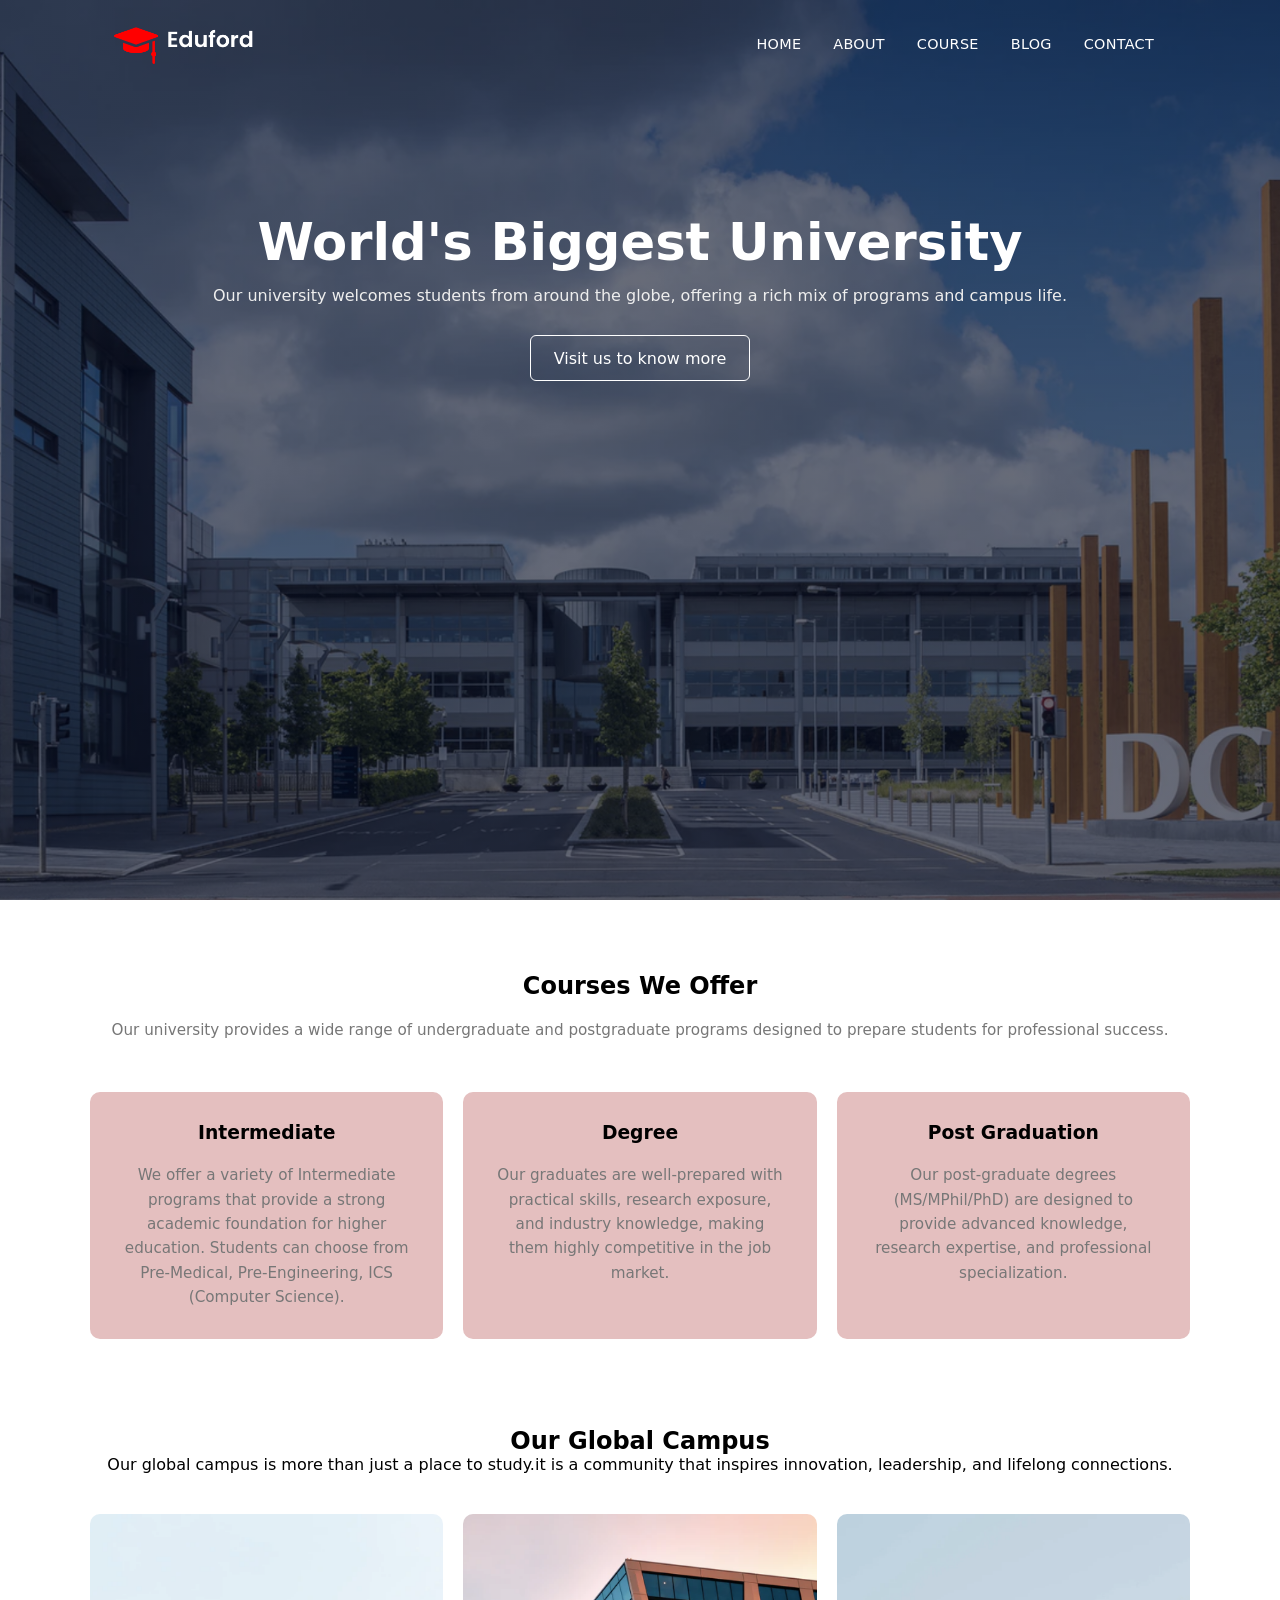
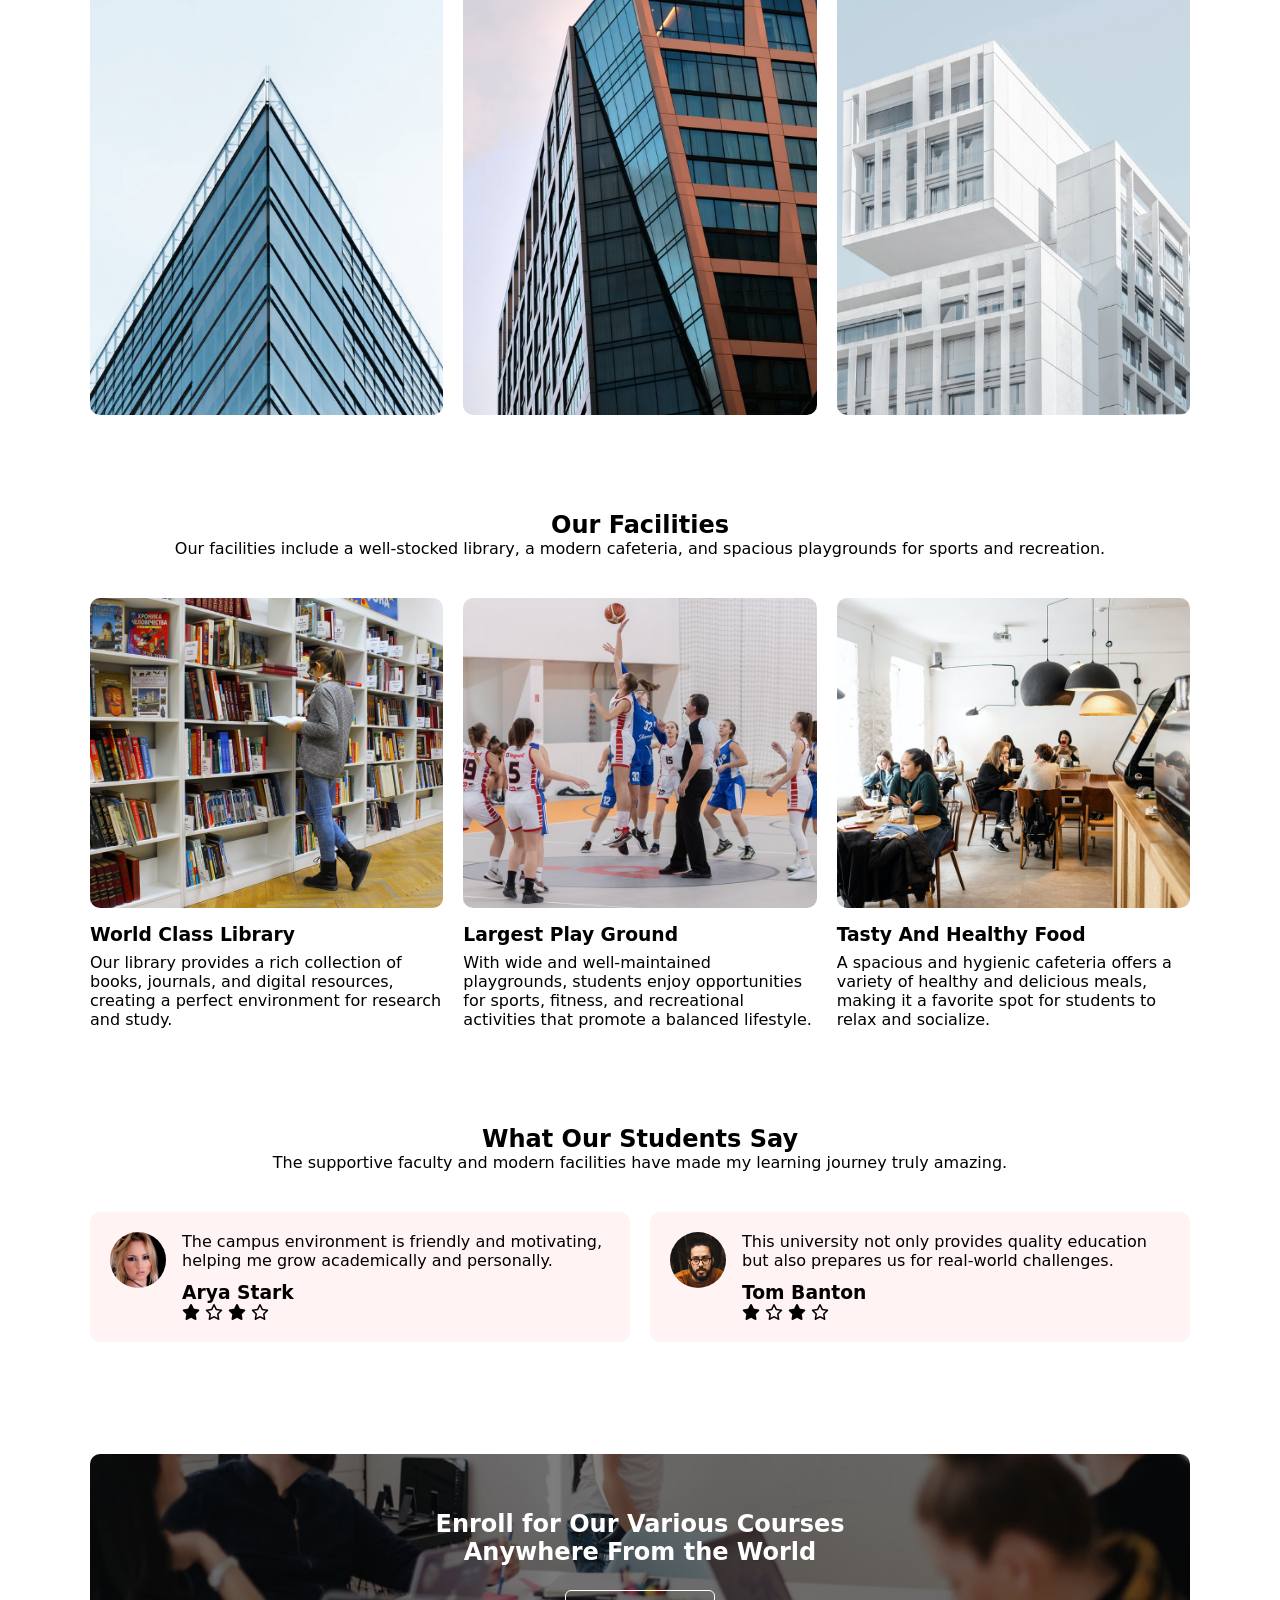
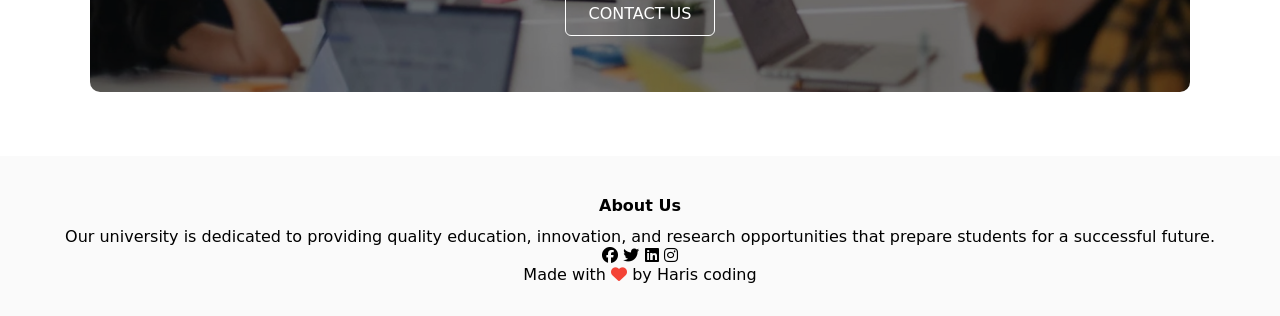
==== index.html @ 2c4a3761 "update" ====
<!DOCTYPE html>
<html lang="en">
<head>
  <meta charset="UTF-8" />
  <meta name="viewport" content="width=device-width, initial-scale=1.0"/>
  <title>My University Website</title>
  <link rel="stylesheet" href="style.css">
  <!-- Font Awesome (CDN) -->
  <link rel="stylesheet" href="https://cdnjs.cloudflare.com/ajax/libs/font-awesome/6.6.0/css/all.min.css">
</head>
<body>
  <header class="header">
    <nav>
      <a href="index.html" class="logo-link"><img src="images/logo.png" alt="logo"></a>

      <!-- toggle button (hamburger) for mobile -->
      <i class="fa-solid fa-bars menu-icon" aria-hidden="true" id="menuBtn" title="Open menu"></i>

      <div class="nav-links" id="navLinks" role="navigation" aria-label="Main Navigation">
        <i class="fa-solid fa-xmark close-icon" aria-hidden="true" id="closeBtn" title="Close menu"></i>
        <ul>
          <li><a href="#">HOME</a></li>
          <li><a href="#">ABOUT</a></li>
          <li><a href="#">COURSE</a></li>
          <li><a href="#">BLOG</a></li>
          <li><a href="#">CONTACT</a></li>
        </ul>
      </div>
    </nav>

    <div class="text-box">
      <h1>World's Biggest University</h1>
      <p>
        Our university welcomes students from around the globe, offering a rich mix of programs and campus life.
      </p>
      <a href="#" class="hero-btn">Visit us to know more</a>
    </div>
  </header>

  <!-- course -->
  <section class="course">
    <h2>Courses We Offer</h2>
    <p>Our university provides a wide range of undergraduate and postgraduate programs designed to prepare students for professional success.</p>
    <div class="row">
      <div class="course-col">
        <h3>Intermediate</h3>
        <p>We offer a variety of Intermediate programs that provide a strong academic foundation for higher education. Students can choose from Pre-Medical, Pre-Engineering, ICS (Computer Science).</p>
      </div>
      <div class="course-col">
        <h3>Degree</h3>
        <p>Our graduates are well-prepared with practical skills, research exposure, and industry knowledge, making them highly competitive in the job market.</p>
      </div>
      <div class="course-col">
        <h3>Post Graduation</h3>
        <p>Our post-graduate degrees (MS/MPhil/PhD) are designed to provide advanced knowledge, research expertise, and professional specialization.</p>
      </div>
    </div>
  </section>

  <!-- campus -->
  <section class="campus">
    <h2>Our Global Campus</h2>
    <p>Our global campus is more than just a place to study.it is a community that inspires innovation, leadership, and lifelong connections. </p>
    <div class="row campus-row">
      <div class="campus-col">
        <img src="images/london.png" alt="London">
        <div class="layer"><h3>LONDON</h3></div>
      </div>
      <div class="campus-col">
        <img src="images/newyork.png" alt="New York">
        <div class="layer"><h3>NEW YORK</h3></div>
      </div>
      <div class="campus-col">
        <img src="images/washington.png" alt="Washington">
        <div class="layer"><h3>WASHINGTON</h3></div>
      </div>
    </div>
  </section>

  <!-- facilities -->
  <section class="facilities">
    <h2>Our Facilities</h2>
    <p>Our facilities include a well-stocked library, a modern cafeteria, and spacious playgrounds for sports and recreation.</p>
    <div class="row">
      <div class="facilities-col">
        <img src="images/library.png" alt="Library">
        <h3>World Class Library</h3>
        <p>Our library provides a rich collection of books, journals, and digital resources, creating a perfect environment for research and study.</p>
      </div>
      <div class="facilities-col">
        <img src="images/basketball.png" alt="Playground">
        <h3>Largest Play Ground</h3>
        <p>With wide and well-maintained playgrounds, students enjoy opportunities for sports, fitness, and recreational activities that promote a balanced lifestyle.</p>
      </div>
      <div class="facilities-col">
        <img src="images/cafeteria.png" alt="Cafeteria">
        <h3>Tasty And Healthy Food</h3>
        <p>A spacious and hygienic cafeteria offers a variety of healthy and delicious meals, making it a favorite spot for students to relax and socialize.</p>
      </div>
    </div>
  </section>

  <!-- testimonials -->
  <section class="testimonials">
    <h2>What Our Students Say</h2>
    <p>The supportive faculty and modern facilities have made my learning journey truly amazing.</p>
    <div class="row">
      <div class="testimonials-col">
        <img src="images/user1.jpg" alt="Student photo">
        <div>
          <p>The campus environment is friendly and motivating, helping me grow academically and personally.</p>
          <h3>Arya Stark</h3>
          <i class="fa-solid fa-star"></i>
          <i class="fa-regular fa-star"></i>
          <i class="fa-solid fa-star"></i>
          <i class="fa-regular fa-star"></i>
        </div>
      </div>

      <div class="testimonials-col">
        <img src="images/user2.jpg" alt="Student photo">
        <div>
          <p>This university not only provides quality education but also prepares us for real-world challenges.</p>
          <h3>Tom Banton</h3>
          <i class="fa-solid fa-star"></i>
          <i class="fa-regular fa-star"></i>
          <i class="fa-solid fa-star"></i>
          <i class="fa-regular fa-star"></i>
        </div>
      </div>
    </div>
  </section>

  <!-- CTA -->
  <section class="cta">
    <h2>Enroll for Our Various Courses <br>Anywhere From the World</h2>
    <a href="#" class="hero-btn">CONTACT US</a>
  </section>

  <!-- footer -->
  <footer class="footer">
    <h4>About Us</h4>
    <p>Our university is dedicated to providing quality education, innovation, and research opportunities that prepare students for a successful future.</p>
    <div class="icons" aria-hidden="true">
      <i class="fa-brands fa-facebook"></i>
      <i class="fa-brands fa-twitter"></i>
      <i class="fa-brands fa-linkedin"></i>
      <i class="fa-brands fa-instagram"></i>
    </div>
    <p>Made with <i class="fa-solid fa-heart"></i> by Haris coding</p>
  </footer>

  <!-- javascript for toggle menu -->
  <script>
    (function () {
      const navLinks = document.getElementById("navLinks");
      const menuBtn = document.getElementById("menuBtn");
      const closeBtn = document.getElementById("closeBtn");

      function openMenu() {
        navLinks.classList.add('active');
      }
      function closeMenu() {
        navLinks.classList.remove('active');
      }

      menuBtn.addEventListener('click', openMenu);
      closeBtn.addEventListener('click', closeMenu);

      // reset on desktop resize
      window.addEventListener('resize', function () {
        if (window.innerWidth > 768) {
          navLinks.classList.remove('active');
        }
      });
    })();
  </script>
</body>
</html>
---- style.css ----
/* Reset */
*{
    margin: 0;
    padding: 0;
    box-sizing: border-box;
    font-family: system-ui, -apple-system, "Segoe UI", Roboto, "Helvetica Neue", Arial;
}

:root{
  --container-width: 1100px;
  --accent: #f44336;
}

/* Header / hero */
.header{
    min-height: 100vh;
    width: 100%;
    background-image: linear-gradient(rgba(4,9,30,0.6),rgba(4,9,30,0.6)),url(images/banner.png);
    background-position: center;
    background-size: cover;
    position: relative;
    color: #fff;
}
nav{
    max-width: var(--container-width);
    margin: 0 auto;
    display: flex;
    padding: 1.5rem;
    justify-content: space-between;
    align-items: center;
}
nav img{
    width: 140px;
    height: auto;
    display: block;
}
.nav-links{
     display: flex;
     align-items: center;
     gap: 1rem;
     text-align: right;
}
.nav-links ul{
    display: flex;
    gap: 0.5rem;
}
.nav-links ul li{
    list-style: none;
    padding: 8px 12px;
    position: relative;
}
.nav-links ul li a{
    color: white;
    text-decoration: none;
    font-size: 0.9rem;
    letter-spacing: 0.02em;
}
.nav-links ul li::after{
    content: '';
    width: 0%;
    height: 2px;
    background: var(--accent);
    display: block;
    margin: auto;
    transition: 0.3s;
}
.nav-links ul li:hover::after{
      width: 100%;
}

/* ===== menu icons: hidden on desktop, shown only on mobile when needed ===== */

/* hide by default everywhere */
.menu-icon,
.close-icon {
  display: none;
  font-size: 1.25rem;
  color: #fff;
  cursor: pointer;
}

/* Force-hide on desktop */
@media (min-width: 769px) {
  .menu-icon,
  .nav-links .close-icon {
    display: none !important;
  }
}

/* mobile: show hamburger; cross only when menu is open */
@media (max-width: 768px) {
  .menu-icon {
    display: block;
  }

  .nav-links.active .close-icon {
    display: block;
    align-self: flex-end;
    margin-bottom: 1rem;
    font-size: 1.25rem;
  }
}

/* hero text */
.text-box{
    width: min(90%, 900px);
    color: white;
    margin: 6rem auto;
    text-align: center;
    padding: 2rem 1rem;
}
.text-box h1{
    font-size: clamp(1.8rem, 4vw, 3.5rem);
    line-height: 1.05;
    margin-bottom: 1rem;
}
.text-box p{
    margin: 10px 0 30px;
    font-size: 1rem;
    color: #eee;
}
.hero-btn{
    display: inline-block;
    text-decoration: none;
    color: white;
    border: 1px solid white;
    padding: 0.8rem 1.4rem;
    font-size: 1rem;
    background: transparent;
    position: relative;
    cursor: pointer;
    border-radius: 6px;
}
.hero-btn:hover{
       border: 1px solid white;
       background: var(--accent);
       transition: 0.3s;
}

/* Layout helpers */
.container{
  max-width: var(--container-width);
  margin: 0 auto;
  padding: 2rem 1rem;
}

/*-------Course-----*/
.course{
    max-width: var(--container-width);
    margin: 0 auto;
    text-align: center;
    padding-top: 4.5rem;
    padding-bottom: 2rem;
}
.course h2 { margin-bottom: .5rem; }
.course p{
    color: #777;
    font-size: 0.95rem;
    font-weight: 300;
    line-height: 1.6;
    padding: 10px;
}

.row{
    margin-top: 2.5rem;
    display: flex;
    justify-content: space-between;
    gap: 1.25rem;
    flex-wrap: wrap;
}
.course-col{
    flex: 1 1 calc(33% - 1.25rem);
    background: #e4bfbf;
    border-radius: 10px;
    margin-bottom: 1rem;
    padding: 1.25rem;
    transition: 0.3s;
    min-width: 220px;
}
.course-col h3{
    text-align: center;
    font-weight: 600;
    margin: 10px 0;
}
.course-col:hover{
    box-shadow: 0 6px 20px rgba(0,0,0,0.12);
}

/*-------Campus----*/
.campus{
    max-width: var(--container-width);
    margin: 0 auto;
    text-align: center;
    padding-top: 2.5rem;
    padding-bottom: 2rem;
}
.campus-row{
  display: flex;
  gap: 1.25rem;
  flex-wrap: wrap;
  justify-content: space-between;
}
.campus-col{
    flex: 1 1 calc(33% - 1.25rem);
    border-radius: 10px;
    margin-bottom: 1rem;
    position: relative;
    overflow: hidden;
    min-width: 220px;
}
.campus-col img{
    width: 100%;
    display: block;
}
.layer{
    background: transparent;
    height: 100%;
    width: 100%;
    position: absolute;
    top: 0;
    right: 0;
    transition: 0.4s;
}
.layer:hover{
    background: rgba(226,0,0,0.6);
}
.layer h3{
    width: 100%;
    font-weight: 500;
    color: white;
    font-size: 1.2rem;
    bottom: 0;
    left: 50%;
    transform: translate(-50%);
    position: absolute;
    opacity: 0;
    transition: 0.4s;
}
.layer:hover h3{
    bottom: 49%;
    opacity: 1;
}

/*-------facilities----*/
.facilities{
    max-width: var(--container-width);
    margin: 0 auto;
    text-align: center;
    padding-top: 3rem;
    padding-bottom: 2rem;
}
.facilities-col{
    flex: 1 1 calc(33% - 1.25rem);
    border-radius: 12px;
    margin-bottom: 1rem;
    text-align: left;
    min-width: 220px;
}
.facilities-col img{
    width: 100%;
    border-radius: 10px;
}
.facilities-col p{ padding: 0; margin-top: .5rem; }
.facilities-col h3{ margin-top: 12px; margin-bottom: 8px; text-align: left;}

/*-------testimonials-----*/
.testimonials{
    max-width: var(--container-width);
    margin: 0 auto;
    text-align: center;
    padding-top: 3rem;
    padding-bottom: 2rem;
}
.testimonials-col{
    flex: 1 1 calc(48% - 1.25rem);
    border-radius: 10px;
    text-align: left;
    margin-bottom: 1rem;
    background: #fff3f3;
    padding: 1.25rem;
    cursor: pointer;
    display: flex;
    gap: 1rem;
    align-items: flex-start;
    min-width: 220px;
}
.testimonials-col img{
    width: 56px;
    height: 56px;
    object-fit: cover;
    border-radius: 50%;
}
.testimonials-col p{ padding: 0; }
.testimonials-col h3{ margin-top: 12px ; text-align: left; }
.testimonials-col .fa{ color: gold; }

/* CTA */
.cta{
    max-width: var(--container-width);
    margin: 4rem auto;
    background-image: linear-gradient(rgba(0,0,0,0.5),rgba(0,0,0,0.5)),url(images/banner2.jpg);
    background-position: center;
    background-size: cover;
    border-radius: 10px;
    text-align: center;
    padding: 3.5rem 1rem;
}
.cta h2{
    color: white;
    margin-bottom: 1.5rem;
    padding: 0;
}

/* Footer */
.footer{
    width: 100%;
    text-align: center;
    padding: 2rem 1rem;
    background: #fafafa;
}
.footer h4{
    margin-bottom:12px ;
    margin-top: 8px ;
    font-weight: 600;
}
.icons .fa{
        color: var(--accent);
        margin: 0 10px;
        cursor: pointer;
        padding: 8px 0;
}
.fa-heart{
    color: var(--accent);
}

/* ------------------
   Responsive / Mobile rules
   ------------------*/
@media (max-width: 768px) {
  nav{
    padding: 1rem;
  }

  .nav-links{
    position: fixed;
    background: #222;
    height: 100vh;
    width: 260px;
    top: 0;
    right: -260px;
    text-align: left;
    flex-direction: column;
    padding: 1.5rem;
    transition: right 0.35s ease;
    z-index: 80;
  }
  .nav-links.active{
    right: 0;
  }

  .nav-links ul{
    display: block;
    margin-top: 0.5rem;
  }
  .nav-links ul li{
    display: block;
    padding: 12px 4px;
  }

  .text-box{
    margin-top: 5rem;
    padding: 3rem 1rem;
  }
  .row{ gap: 1rem; }
  .course-col, .campus-col, .facilities-col, .testimonials-col{
    flex: 1 1 100%;
  }
  .cta{ margin: 2rem 1rem; padding: 2rem 1rem; }
}

@media (max-width: 420px){
  .text-box h1{ font-size: 1.4rem; }
  .hero-btn{ padding: 0.6rem 1rem; font-size: .95rem; }
}
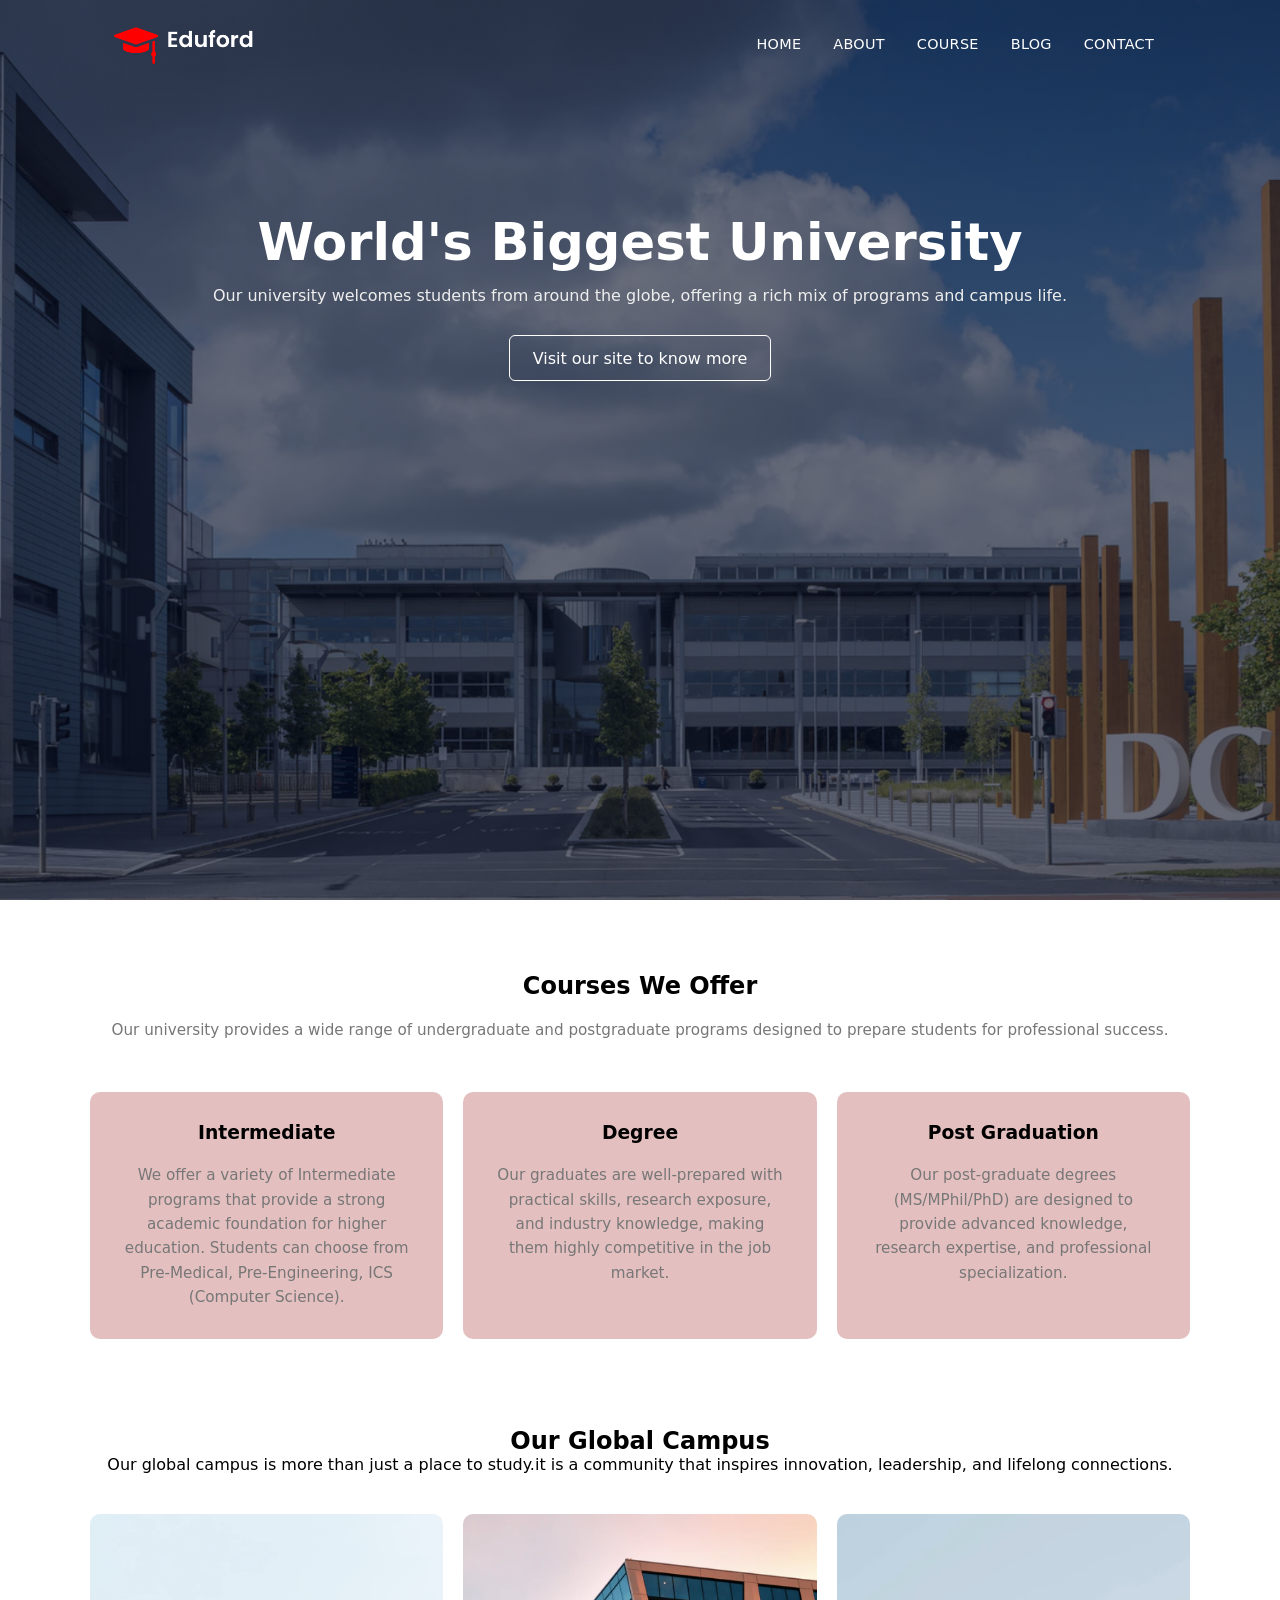
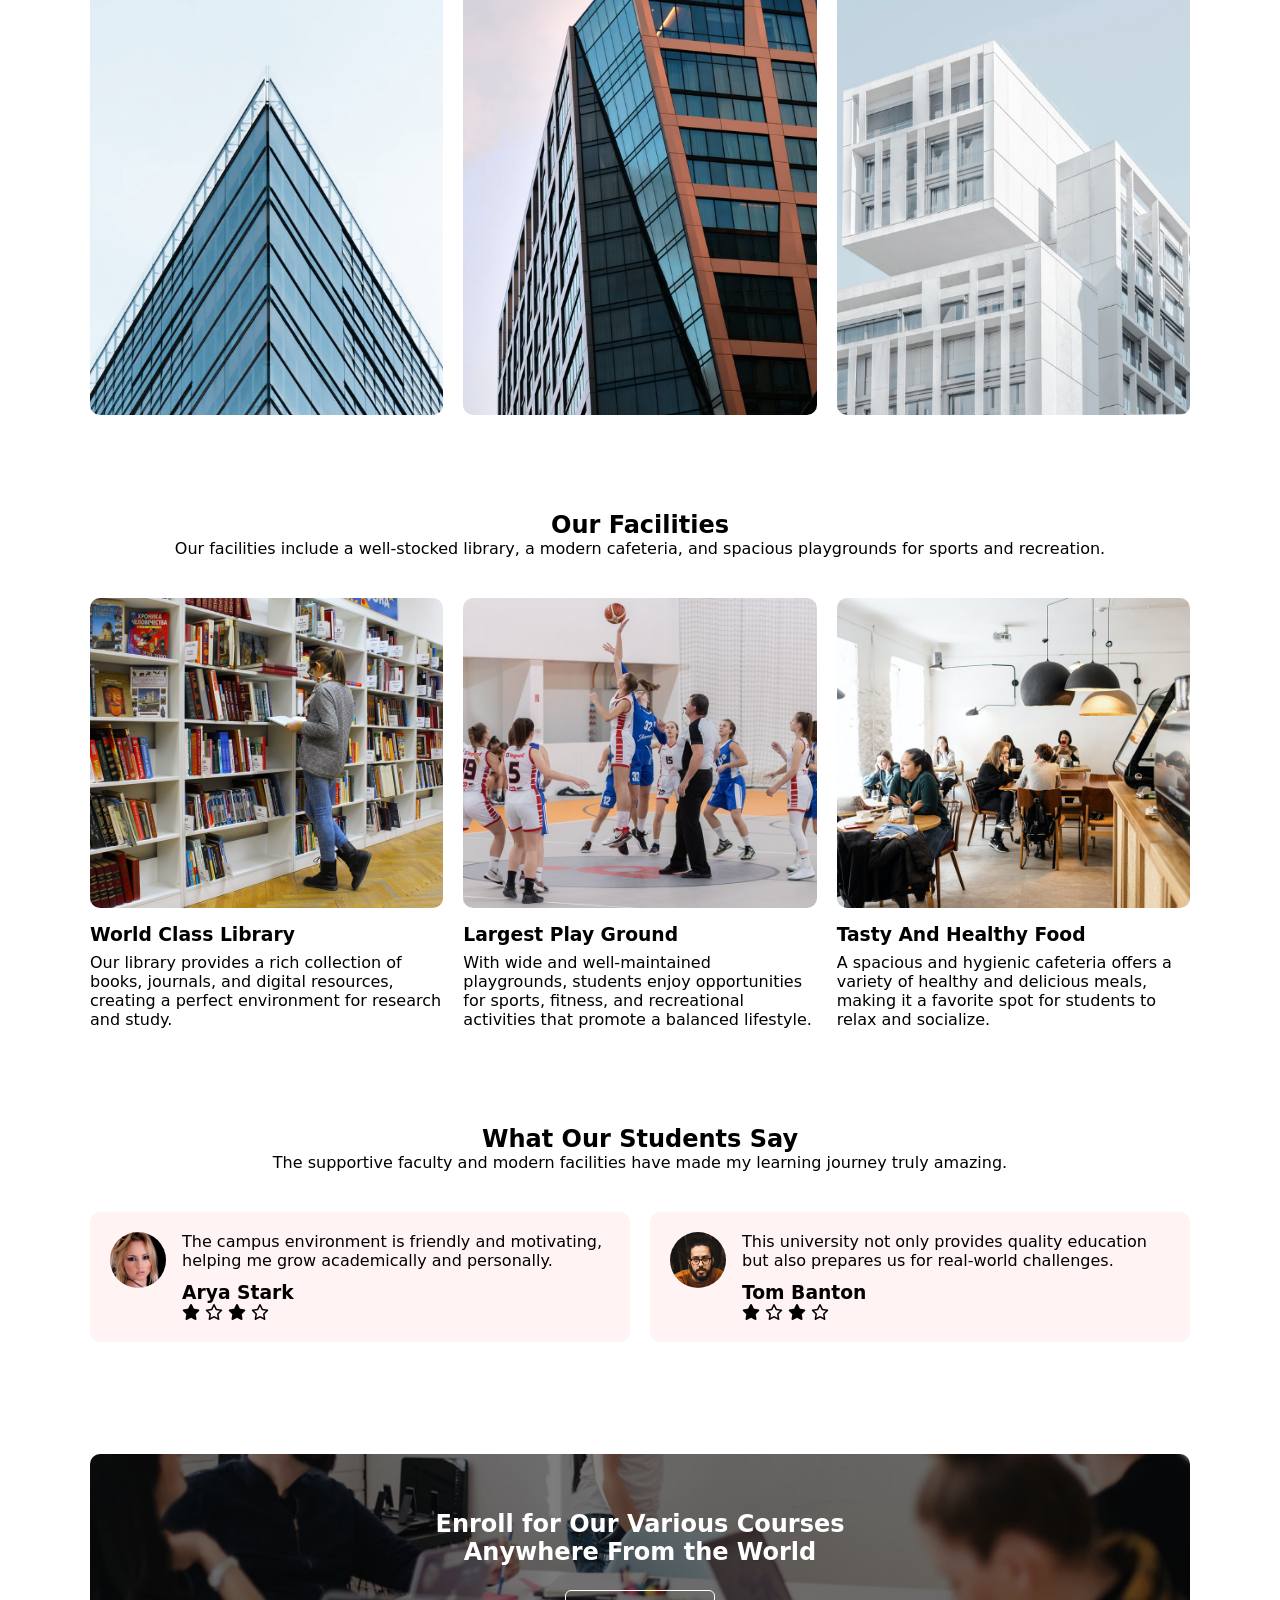
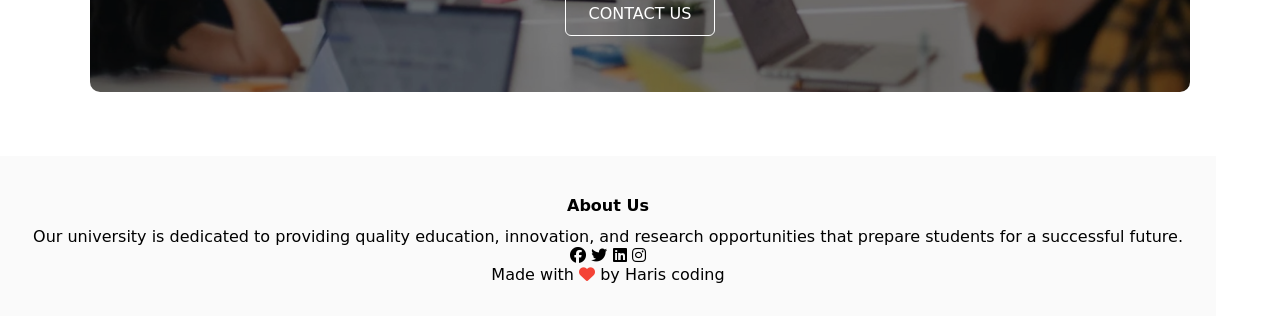
==== commit 2788c047: "update" ====
--- a/index.html
+++ b/index.html
@@ -33,7 +33,7 @@
       <p>
         Our university welcomes students from around the globe, offering a rich mix of programs and campus life.
       </p>
-      <a href="#" class="hero-btn">Visit us to know more</a>
+      <a href="#" class="hero-btn">Visit our site to know more</a>
     </div>
   </header>
 
--- a/style.css
+++ b/style.css
@@ -313,7 +313,7 @@
 
 /* Footer */
 .footer{
-    width: 100%;
+    width: 95%;
     text-align: center;
     padding: 2rem 1rem;
     background: #fafafa;
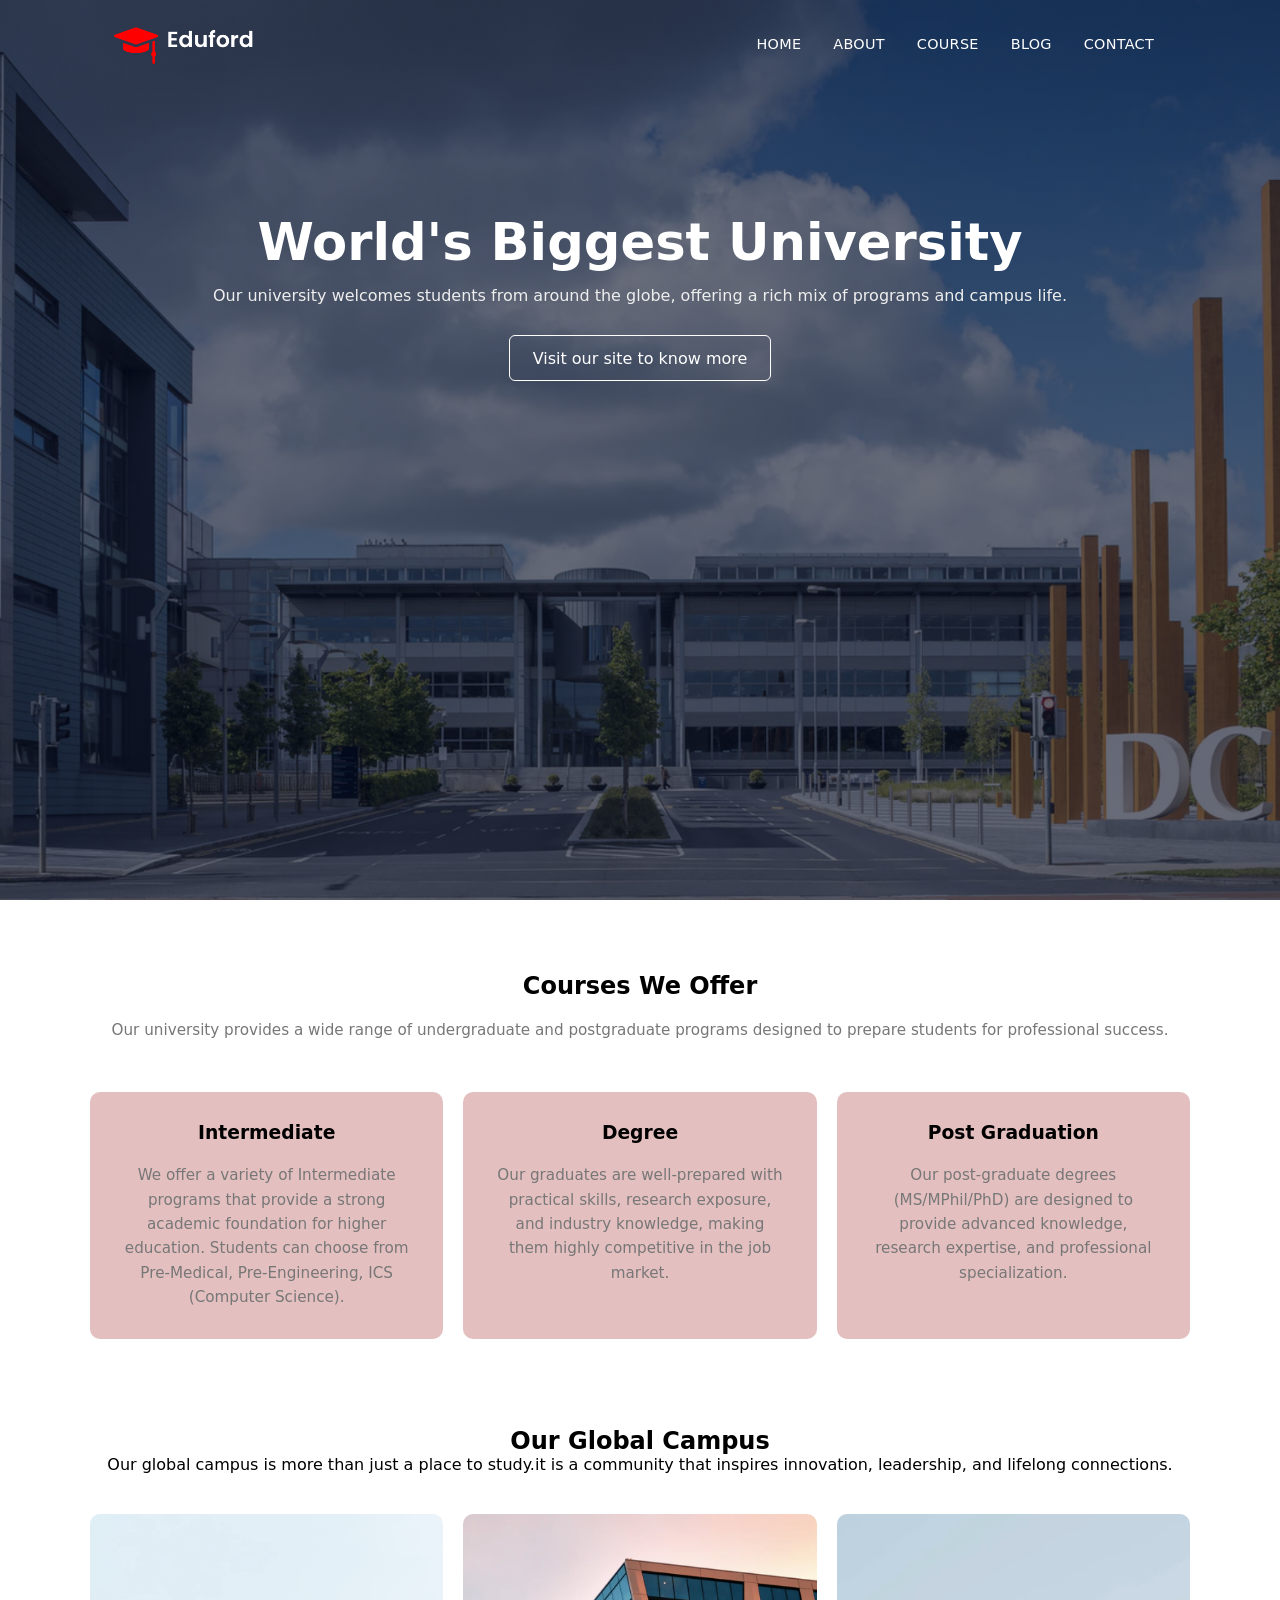
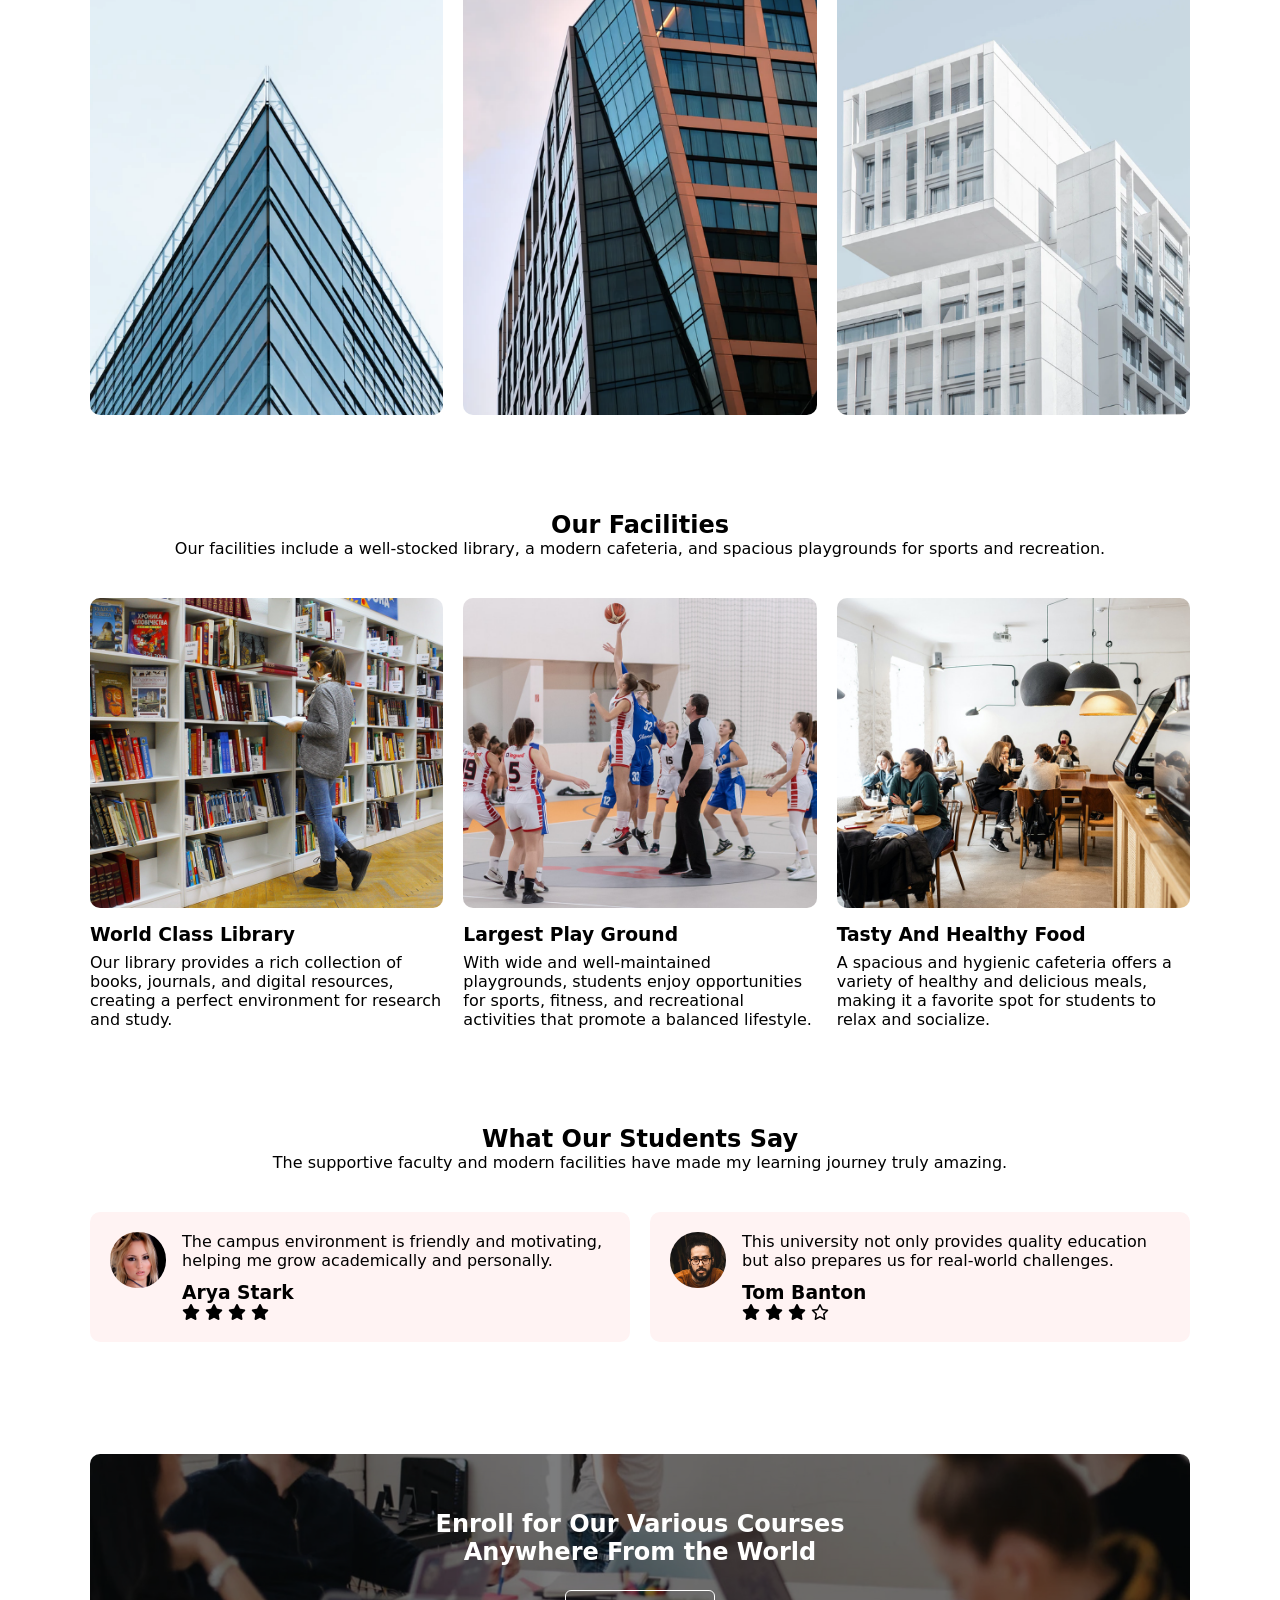
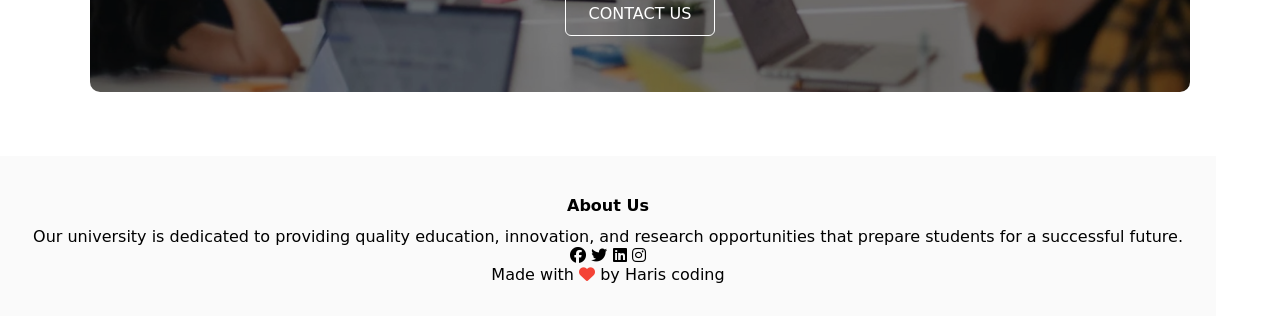
==== commit c603f79f: "update" ====
--- a/index.html
+++ b/index.html
@@ -111,9 +111,9 @@
           <p>The campus environment is friendly and motivating, helping me grow academically and personally.</p>
           <h3>Arya Stark</h3>
           <i class="fa-solid fa-star"></i>
-          <i class="fa-regular fa-star"></i>
           <i class="fa-solid fa-star"></i>
-          <i class="fa-regular fa-star"></i>
+          <i class="fa-solid fa-star"></i>
+          <i class="fa-solid fa-star"></i>
         </div>
       </div>
 
@@ -123,7 +123,7 @@
           <p>This university not only provides quality education but also prepares us for real-world challenges.</p>
           <h3>Tom Banton</h3>
           <i class="fa-solid fa-star"></i>
-          <i class="fa-regular fa-star"></i>
+          <i class="fa-solid fa-star"></i>
           <i class="fa-solid fa-star"></i>
           <i class="fa-regular fa-star"></i>
         </div>
--- a/style.css
+++ b/style.css
@@ -288,7 +288,7 @@
     width: 56px;
     height: 56px;
     object-fit: cover;
-    border-radius: 50%;
+    border-radius: 49%;
 }
 .testimonials-col p{ padding: 0; }
 .testimonials-col h3{ margin-top: 12px ; text-align: left; }
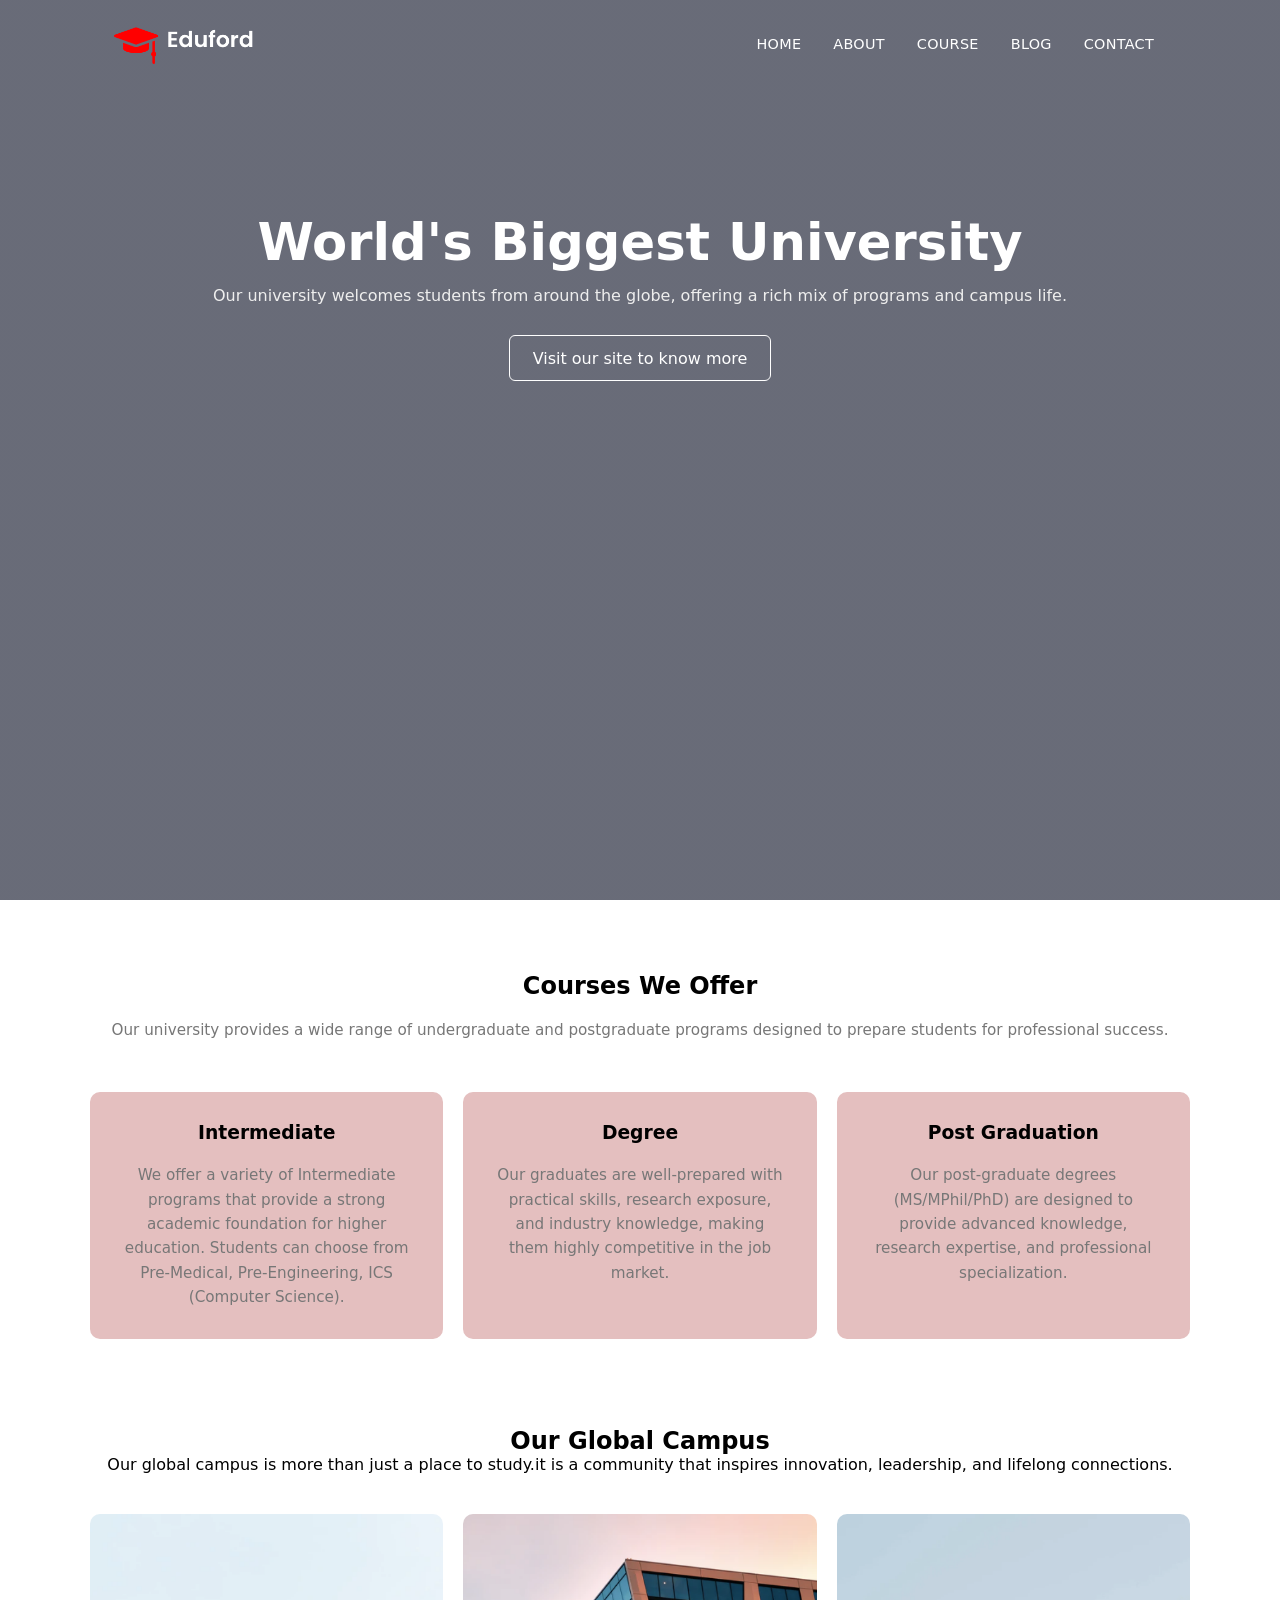
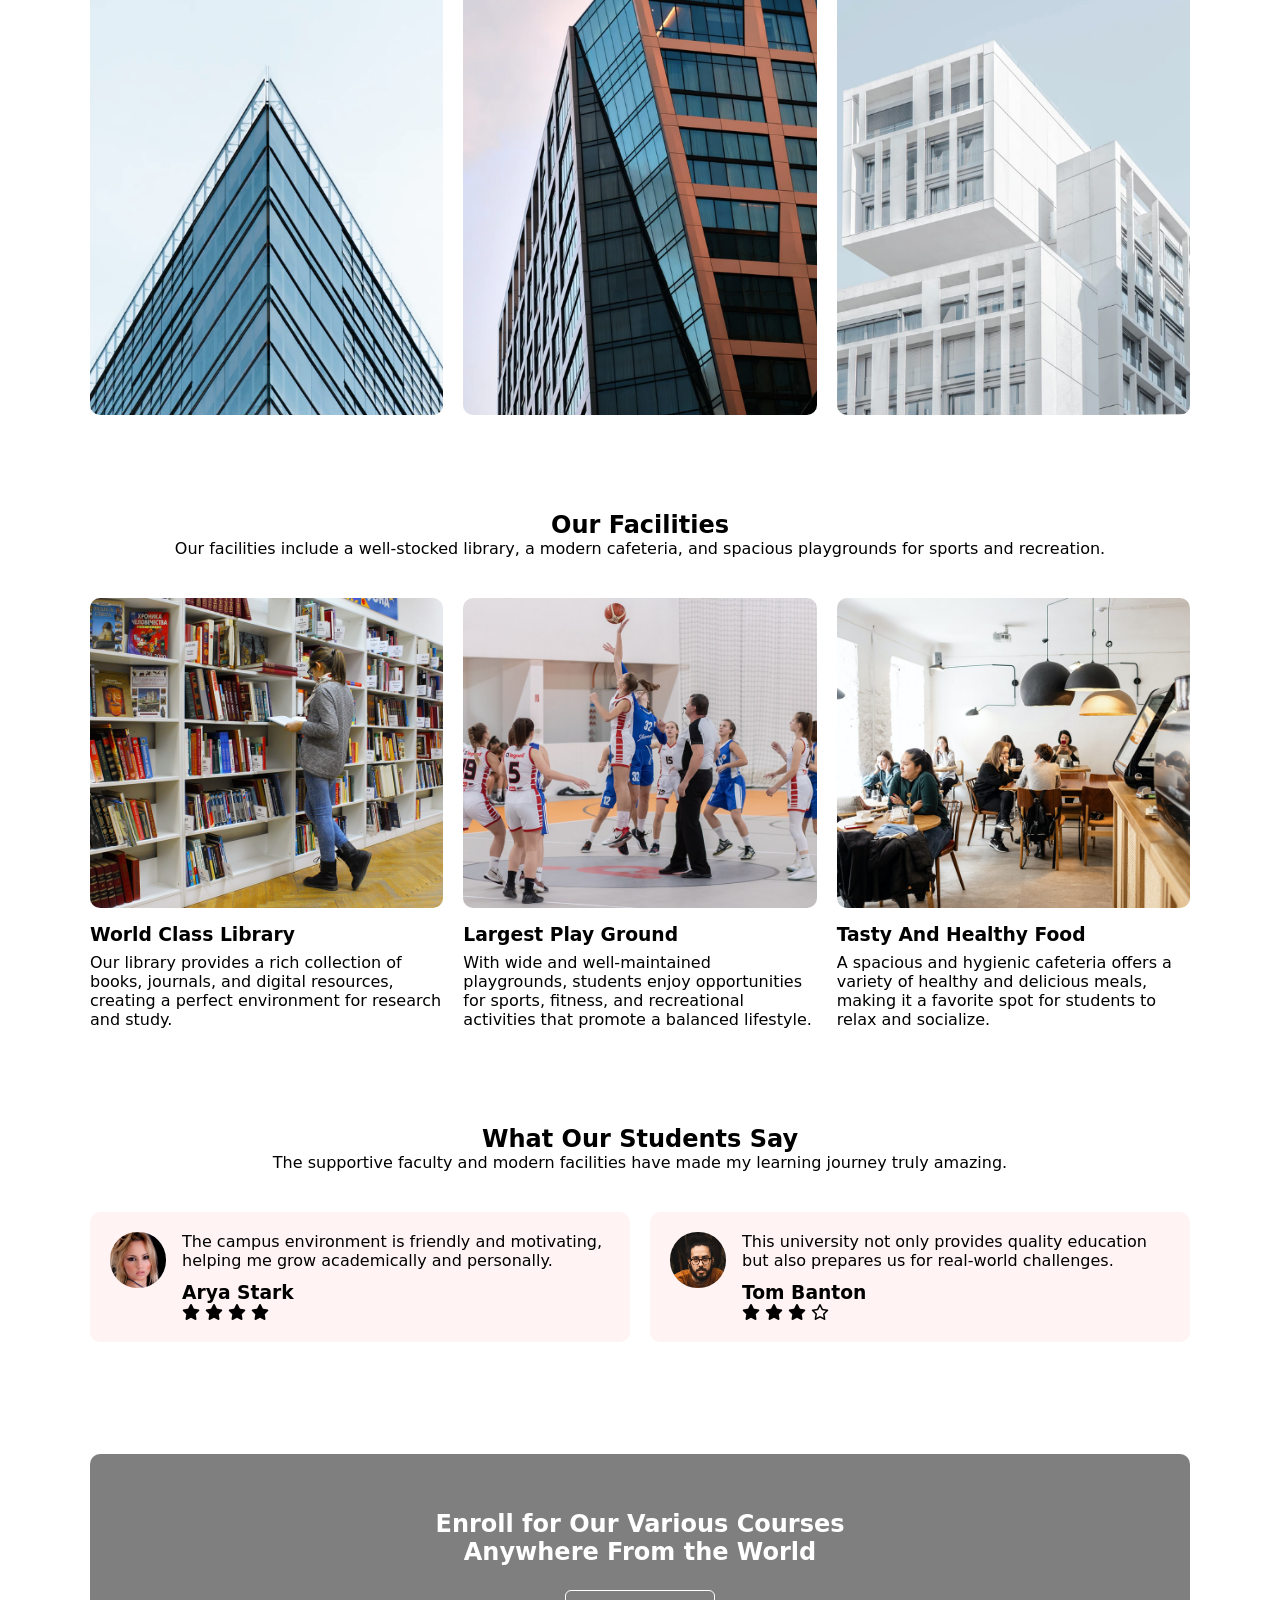
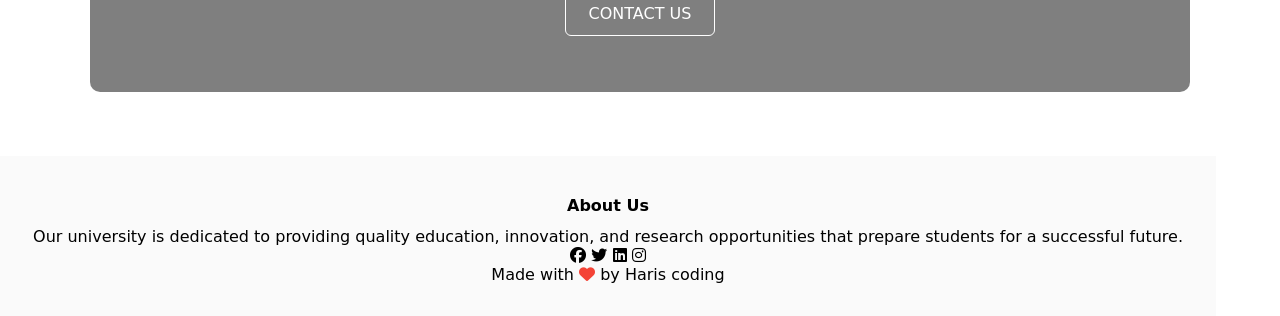
==== commit e41e3b0c: "update" ====
--- a/index.html
+++ b/index.html
@@ -4,7 +4,7 @@
   <meta charset="UTF-8" />
   <meta name="viewport" content="width=device-width, initial-scale=1.0"/>
   <title>My University Website</title>
-  <link rel="stylesheet" href="style.css">
+  <link rel="stylesheet" href="/css/style.css">
   <!-- Font Awesome (CDN) -->
   <link rel="stylesheet" href="https://cdnjs.cloudflare.com/ajax/libs/font-awesome/6.6.0/css/all.min.css">
 </head>
@@ -19,11 +19,11 @@
       <div class="nav-links" id="navLinks" role="navigation" aria-label="Main Navigation">
         <i class="fa-solid fa-xmark close-icon" aria-hidden="true" id="closeBtn" title="Close menu"></i>
         <ul>
-          <li><a href="#">HOME</a></li>
-          <li><a href="#">ABOUT</a></li>
-          <li><a href="#">COURSE</a></li>
-          <li><a href="#">BLOG</a></li>
-          <li><a href="#">CONTACT</a></li>
+          <li><a href="/index.html">HOME</a></li>
+          <li><a href="/about.html">ABOUT</a></li>
+          <li><a href="/course.html">COURSE</a></li>
+          <li><a href="/blog.html">BLOG</a></li>
+          <li><a href="/contact.html">CONTACT</a></li>
         </ul>
       </div>
     </nav>
--- a/css/style.css
+++ b/css/style.css
@@ -0,0 +1,546 @@
+/* Reset */
+*{
+    margin: 0;
+    padding: 0;
+    box-sizing: border-box;
+    font-family: system-ui, -apple-system, "Segoe UI", Roboto, "Helvetica Neue", Arial;
+}
+
+:root{
+  --container-width: 1100px;
+  --accent: #f44336;
+}
+
+/* Header / hero */
+.header{
+    min-height: 100vh;
+    width: 100%;
+    background-image: linear-gradient(rgba(4,9,30,0.6),rgba(4,9,30,0.6)),url(images/banner.png);
+    background-position: center;
+    background-size: cover;
+    position: relative;
+    color: #fff;
+}
+nav{
+    max-width: var(--container-width);
+    margin: 0 auto;
+    display: flex;
+    padding: 1.5rem;
+    justify-content: space-between;
+    align-items: center;
+}
+nav img{
+    width: 140px;
+    height: auto;
+    display: block;
+}
+.nav-links{
+     display: flex;
+     align-items: center;
+     gap: 1rem;
+     text-align: right;
+}
+.nav-links ul{
+    display: flex;
+    gap: 0.5rem;
+}
+.nav-links ul li{
+    list-style: none;
+    padding: 8px 12px;
+    position: relative;
+}
+.nav-links ul li a{
+    color: white;
+    text-decoration: none;
+    font-size: 0.9rem;
+    letter-spacing: 0.02em;
+}
+.nav-links ul li::after{
+    content: '';
+    width: 0%;
+    height: 2px;
+    background: var(--accent);
+    display: block;
+    margin: auto;
+    transition: 0.3s;
+}
+.nav-links ul li:hover::after{
+      width: 100%;
+}
+
+/* ===== menu icons: hidden on desktop, shown only on mobile when needed ===== */
+
+/* hide by default everywhere */
+.menu-icon,
+.close-icon {
+  display: none;
+  font-size: 1.25rem;
+  color: #fff;
+  cursor: pointer;
+}
+
+/* Force-hide on desktop */
+@media (min-width: 769px) {
+  .menu-icon,
+  .nav-links .close-icon {
+    display: none !important;
+  }
+}
+
+/* mobile: show hamburger; cross only when menu is open */
+@media (max-width: 768px) {
+  .menu-icon {
+    display: block;
+  }
+
+  .nav-links.active .close-icon {
+    display: block;
+    align-self: flex-end;
+    margin-bottom: 1rem;
+    font-size: 1.25rem;
+  }
+}
+
+/* hero text */
+.text-box{
+    width: min(90%, 900px);
+    color: white;
+    margin: 6rem auto;
+    text-align: center;
+    padding: 2rem 1rem;
+}
+.text-box h1{
+    font-size: clamp(1.8rem, 4vw, 3.5rem);
+    line-height: 1.05;
+    margin-bottom: 1rem;
+}
+.text-box p{
+    margin: 10px 0 30px;
+    font-size: 1rem;
+    color: #eee;
+}
+.hero-btn{
+    display: inline-block;
+    text-decoration: none;
+    color: white;
+    border: 1px solid white;
+    padding: 0.8rem 1.4rem;
+    font-size: 1rem;
+    background: transparent;
+    position: relative;
+    cursor: pointer;
+    border-radius: 6px;
+}
+.hero-btn:hover{
+       border: 1px solid white;
+       background: var(--accent);
+       transition: 0.3s;
+}
+
+/* Layout helpers */
+.container{
+  max-width: var(--container-width);
+  margin: 0 auto;
+  padding: 2rem 1rem;
+}
+
+/*-------Course-----*/
+.course{
+    max-width: var(--container-width);
+    margin: 0 auto;
+    text-align: center;
+    padding-top: 4.5rem;
+    padding-bottom: 2rem;
+}
+.course h2 { margin-bottom: .5rem; }
+.course p{
+    color: #777;
+    font-size: 0.95rem;
+    font-weight: 300;
+    line-height: 1.6;
+    padding: 10px;
+}
+
+.row{
+    margin-top: 2.5rem;
+    display: flex;
+    justify-content: space-between;
+    gap: 1.25rem;
+    flex-wrap: wrap;
+}
+.course-col{
+    flex: 1 1 calc(33% - 1.25rem);
+    background: #e4bfbf;
+    border-radius: 10px;
+    margin-bottom: 1rem;
+    padding: 1.25rem;
+    transition: 0.3s;
+    min-width: 220px;
+}
+.course-col h3{
+    text-align: center;
+    font-weight: 600;
+    margin: 10px 0;
+}
+.course-col:hover{
+    box-shadow: 0 6px 20px rgba(0,0,0,0.12);
+}
+
+/*-------Campus----*/
+.campus{
+    max-width: var(--container-width);
+    margin: 0 auto;
+    text-align: center;
+    padding-top: 2.5rem;
+    padding-bottom: 2rem;
+}
+.campus-row{
+  display: flex;
+  gap: 1.25rem;
+  flex-wrap: wrap;
+  justify-content: space-between;
+}
+.campus-col{
+    flex: 1 1 calc(33% - 1.25rem);
+    border-radius: 10px;
+    margin-bottom: 1rem;
+    position: relative;
+    overflow: hidden;
+    min-width: 220px;
+}
+.campus-col img{
+    width: 100%;
+    display: block;
+}
+.layer{
+    background: transparent;
+    height: 100%;
+    width: 100%;
+    position: absolute;
+    top: 0;
+    right: 0;
+    transition: 0.4s;
+}
+.layer:hover{
+    background: rgba(226,0,0,0.6);
+}
+.layer h3{
+    width: 100%;
+    font-weight: 500;
+    color: white;
+    font-size: 1.2rem;
+    bottom: 0;
+    left: 50%;
+    transform: translate(-50%);
+    position: absolute;
+    opacity: 0;
+    transition: 0.4s;
+}
+.layer:hover h3{
+    bottom: 49%;
+    opacity: 1;
+}
+
+/*-------facilities----*/
+.facilities{
+    max-width: var(--container-width);
+    margin: 0 auto;
+    text-align: center;
+    padding-top: 3rem;
+    padding-bottom: 2rem;
+}
+.facilities-col{
+    flex: 1 1 calc(33% - 1.25rem);
+    border-radius: 12px;
+    margin-bottom: 1rem;
+    text-align: left;
+    min-width: 220px;
+}
+.facilities-col img{
+    width: 100%;
+    border-radius: 10px;
+}
+.facilities-col p{ padding: 0; margin-top: .5rem; }
+.facilities-col h3{ margin-top: 12px; margin-bottom: 8px; text-align: left;}
+
+/*-------testimonials-----*/
+.testimonials{
+    max-width: var(--container-width);
+    margin: 0 auto;
+    text-align: center;
+    padding-top: 3rem;
+    padding-bottom: 2rem;
+}
+.testimonials-col{
+    flex: 1 1 calc(48% - 1.25rem);
+    border-radius: 10px;
+    text-align: left;
+    margin-bottom: 1rem;
+    background: #fff3f3;
+    padding: 1.25rem;
+    cursor: pointer;
+    display: flex;
+    gap: 1rem;
+    align-items: flex-start;
+    min-width: 220px;
+}
+.testimonials-col img{
+    width: 56px;
+    height: 56px;
+    object-fit: cover;
+    border-radius: 49%;
+}
+.testimonials-col p{ padding: 0; }
+.testimonials-col h3{ margin-top: 12px ; text-align: left; }
+.testimonials-col .fa{ color: gold; }
+
+/* CTA */
+.cta{
+    max-width: var(--container-width);
+    margin: 4rem auto;
+    background-image: linear-gradient(rgba(0,0,0,0.5),rgba(0,0,0,0.5)),url(images/banner2.jpg);
+    background-position: center;
+    background-size: cover;
+    border-radius: 10px;
+    text-align: center;
+    padding: 3.5rem 1rem;
+}
+.cta h2{
+    color: white;
+    margin-bottom: 1.5rem;
+    padding: 0;
+}
+
+/* Footer */
+.footer{
+    width: 95%;
+    text-align: center;
+    padding: 2rem 1rem;
+    background: #fafafa;
+}
+.footer h4{
+    margin-bottom:12px ;
+    margin-top: 8px ;
+    font-weight: 600;
+}
+.icons .fa{
+        color: var(--accent);
+        margin: 0 10px;
+        cursor: pointer;
+        padding: 8px 0;
+}
+.fa-heart{
+    color: var(--accent);
+}
+
+/* ------------------
+   Responsive / Mobile rules
+   ------------------*/
+@media (max-width: 768px) {
+  nav{
+    padding: 1rem;
+  }
+
+  .nav-links{
+    position: fixed;
+    background: #222;
+    height: 100vh;
+    width: 260px;
+    top: 0;
+    right: -260px;
+    text-align: left;
+    flex-direction: column;
+    padding: 1.5rem;
+    transition: right 0.35s ease;
+    z-index: 80;
+  }
+  .nav-links.active{
+    right: 0;
+  }
+
+  .nav-links ul{
+    display: block;
+    margin-top: 0.5rem;
+  }
+  .nav-links ul li{
+    display: block;
+    padding: 12px 4px;
+  }
+
+  .text-box{
+    margin-top: 5rem;
+    padding: 3rem 1rem;
+  }
+  .row{ gap: 1rem; }
+  .course-col, .campus-col, .facilities-col, .testimonials-col{
+    flex: 1 1 100%;
+  }
+  .cta{ margin: 2rem 1rem; padding: 2rem 1rem; }
+}
+
+@media (max-width: 420px){
+  .text-box h1{ font-size: 1.4rem; }
+  .hero-btn{ padding: 0.6rem 1rem; font-size: .95rem; }
+}
+
+           /* ----------------about us page ----------------*/
+
+
+.sub-header{
+    height: 50vh;
+    width: 100%;
+    background-image: linear-gradient(
+    rgba(4, 9, 30, 0.7),
+    rgba(4, 9, 30, 0.7)
+  ),
+  url("images/background.jpg");
+
+    background-position: center;
+    background-size: cover;
+    text-align: center;
+    color: #fff;
+}
+.sub-header h1{
+  margin-top: 100px;
+}
+
+.about-us{
+  width: 80%;
+  margin: auto;
+  padding-top: 80px;
+  padding-bottom: 50px;
+
+}
+.about-col{
+  flex-basis: 48%;
+  padding: 30px 2px;
+}
+.about-col img{
+  width: 100%;
+}
+.about-col h1{
+ padding-top: 0;
+}
+.about-col p{
+  padding: 15px 0 25px;
+}
+.red-btn{
+  border: 1px solid #f44336;
+  background: transparent;
+  color: #f44336;
+}
+.red-btn:hover{
+  color: #ffff;
+}
+
+           /* ----------------blog content ----------------*/
+.blog-content{
+  width: 80%;
+  margin: auto;
+  padding: 60px 0;
+}
+.blog-left{
+  flex-basis: 60%;
+}
+.blog-left img{
+  width: 100%;
+}
+.blog-left h2{
+    color: #222;
+    font-weight: 600;
+    margin: 30px 0;
+}
+.blog-left p{
+  color: #332d2d;
+  padding: 0;
+}
+.blog-right{
+  flex-basis: 33%;
+}
+.blog-right h3{
+  background: #f44336;
+  color: #fff;
+  padding: 7px 0;
+  font-size: 16px;
+  margin-bottom: 20px;
+}
+.blog-right div{
+  display: flex;
+  align-items: center;
+  justify-content: space-between;
+  color: #555;
+  padding: 8px;
+  box-sizing: border-box;
+}
+
+.comment-box{
+  border: 1px solid #ccc;
+  margin: 50px 0;
+  padding: 10px 20px;
+}
+.comment-box h3{
+  text-align: left;
+}
+.comment-form input, .comment-form textarea{
+   width: 100%;
+   padding: 10px;
+   margin:15px 0 ;
+   box-sizing: border-box;
+   border: none;
+   outline: none;
+   background: #f3e0e0;
+}
+.comment-form button{
+  margin: 10px 0;
+}
+@media(max-width:700px){
+  .sub-header{
+    font-size: 14px;
+  }
+}
+           /* ---------------- contact us ----------------*/
+.location{
+  width: 80%;
+  margin: auto;
+  padding: 80px 0;
+}
+.location iframe{
+  width: 100%;
+
+}
+.contact-us{
+  width: 80%;
+  margin: auto;
+}
+.contact-col{
+  flex-basis: 48%;
+  margin-bottom: 30px;
+}
+.contact-col div{
+  display: flex;
+  align-items: center;
+  margin-bottom: 40px;
+}
+.contact-col  .fa{
+  font-size:28px;
+  color: #f44336;
+  margin: 10px;
+  margin-right: 30px;
+}
+.contact-col div p{
+  padding: 0;
+}
+.contact-col div h5{
+  font-size: 20px;
+  margin-bottom: 5px;
+  color: #555;
+  font-weight: 400;
+}
+.contact-col input , .contact-col textarea{
+  width: 100%;
+  padding: 15px;
+  margin-bottom: 17px;
+  outline: none;
+  border: 1px solid #1a0b0b;
+  box-sizing: border-box;
+}
